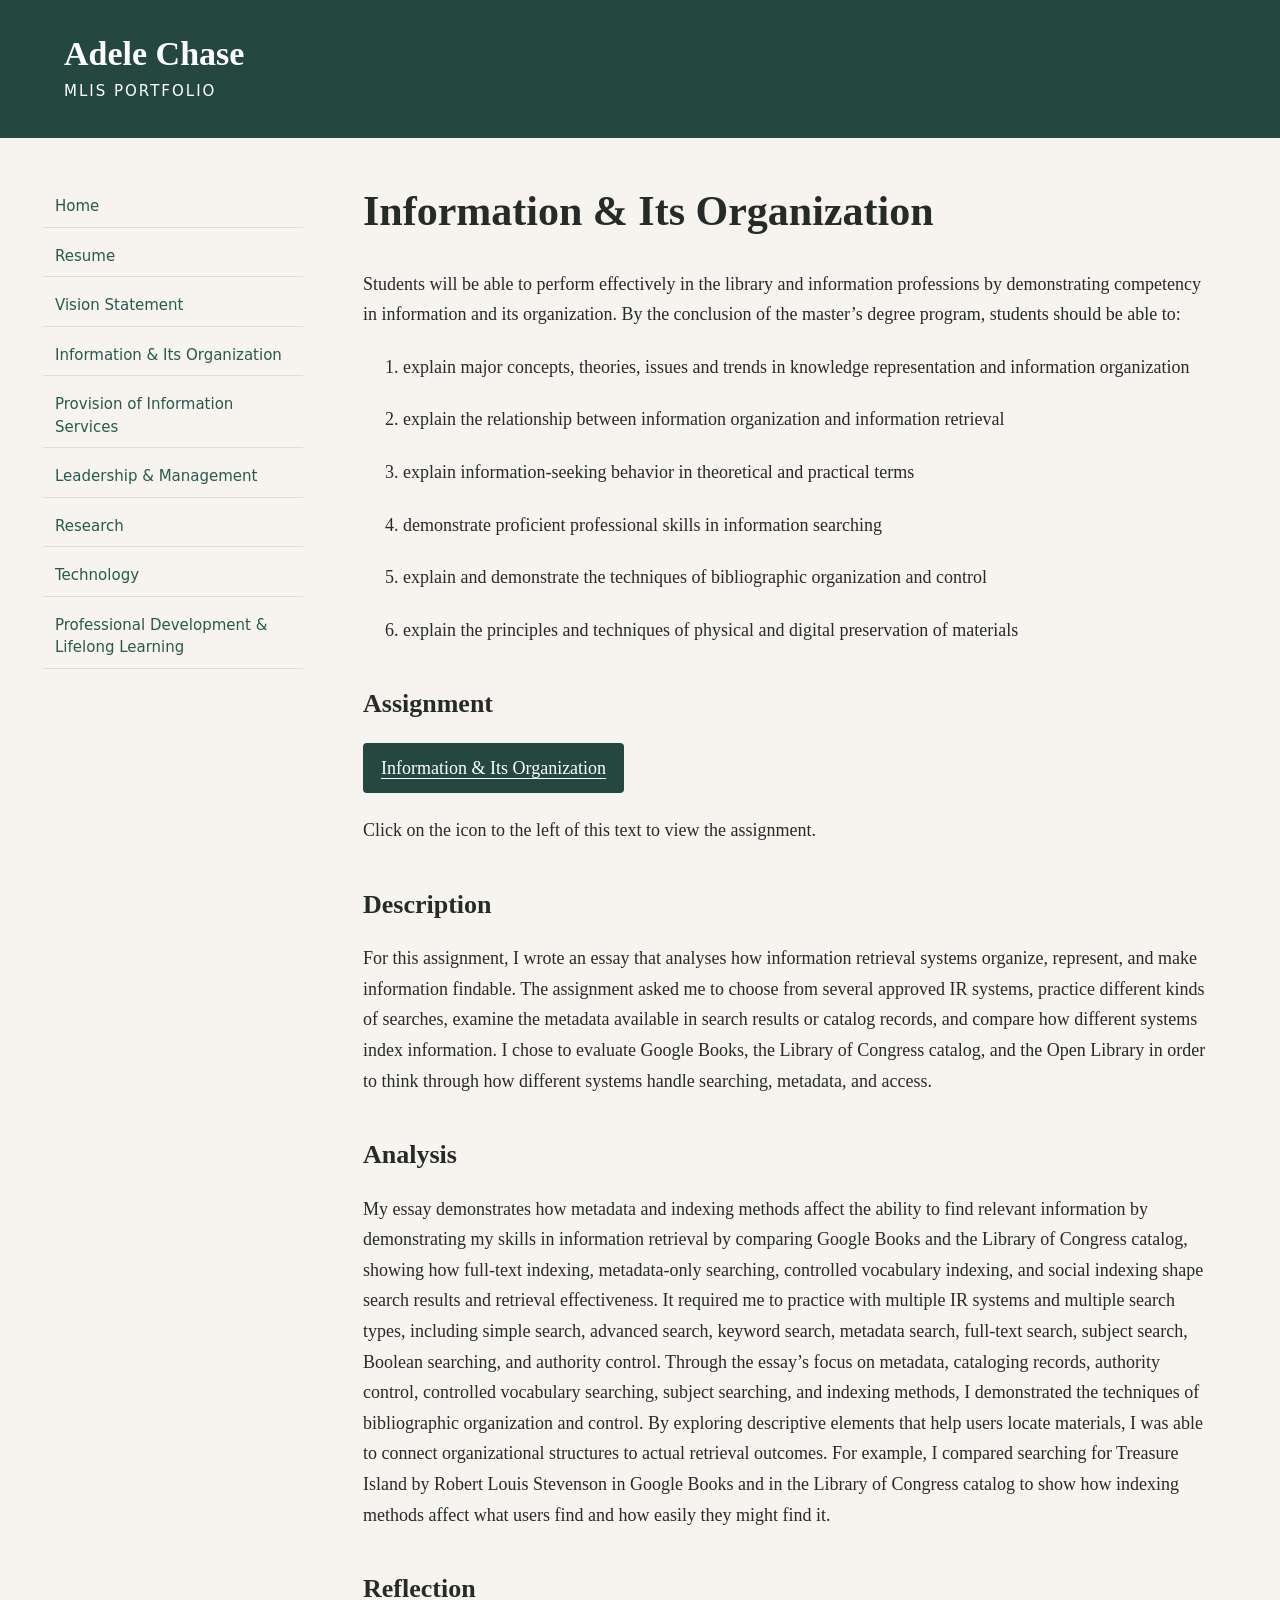
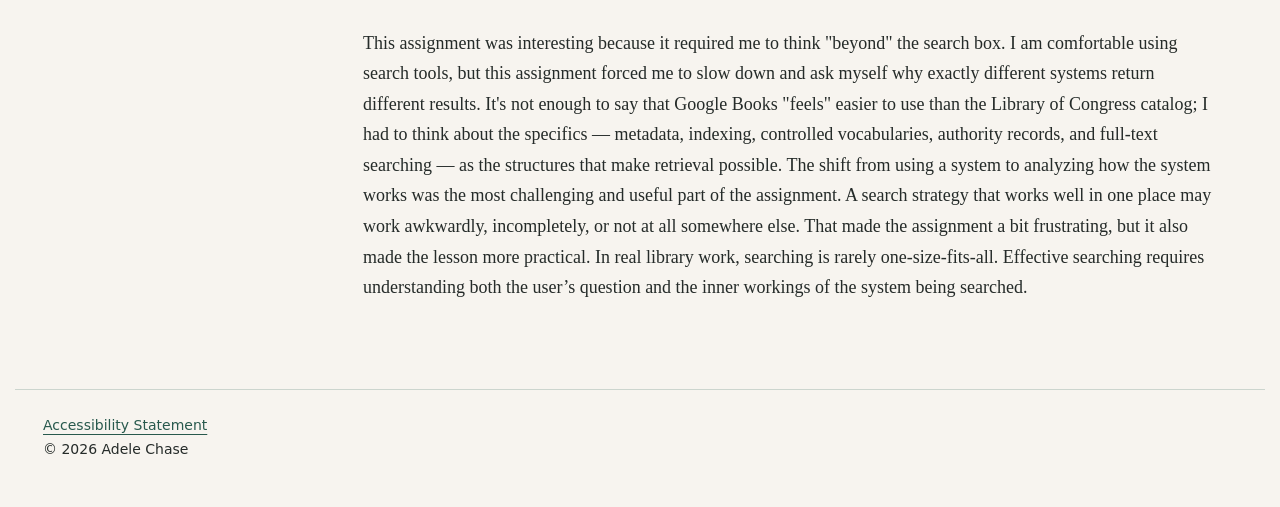
==== information-organization.html @ db67cfaf "Migrate Wix portfolio content and assets to static GitHub Pages site" ====
<!doctype html>
<html lang="en"><head><meta charset="utf-8"><meta name="viewport" content="width=device-width, initial-scale=1"><title>Information &amp; Its Organization | Adele Chase — MLIS Portfolio</title><link rel="stylesheet" href="style.css"></head><body><a class="skip" href="#content">Skip to content</a><header><a class="brand" href="index.html">Adele Chase<span>MLIS Portfolio</span></a></header><div class="layout"><nav aria-label="Main navigation"><a href="index.html">Home</a><a href="resume.html">Resume</a><a href="vision-statement.html">Vision Statement</a><a href="information-organization.html">Information &amp; Its Organization</a><a href="information-services.html">Provision of Information Services</a><a href="leadership-management.html">Leadership &amp; Management</a><a href="research.html">Research</a><a href="technology.html">Technology</a><a href="professional-development.html">Professional Development &amp; Lifelong Learning</a></nav><main id="content"><h1><span>Information &amp; Its Organization</span></h1>
<p>Students will be able to perform effectively in the library and information professions by demonstrating competency in information and its organization. By the conclusion of the master’s degree program, students should be able to:</p>
<ol>
<li>
<p><span>explain major concepts, theories, issues and trends in knowledge representation and information organization</span></p>
</li>
<li>
<p><span>explain the relationship between information organization and information retrieval</span></p>
</li>
<li>
<p>explain information-seeking behavior in theoretical and practical terms</p>
</li>
<li>
<p><span>demonstrate proficient professional skills in information searching</span></p>
</li>
<li>
<p><span>explain and demonstrate the techniques of bibliographic organization and control</span></p>
</li>
<li>
<p>explain the principles and techniques of physical and digital preservation of materials</p>
</li>
</ol>
<h2>Assignment</h2>
<p class="download"><a href="assets/information-organization.pdf">Information &amp; Its Organization</a></p>
<p>Click on the icon to the left of this text to view the assignment.</p>
<h2>Description</h2>
<p>For this assignment, I wrote an essay that analyses how information retrieval systems organize, represent, and make information findable. The assignment asked me to choose from several approved IR systems, practice different kinds of searches, examine the metadata available in search results or catalog records, and compare how different systems index information. I chose to evaluate Google Books, the Library of Congress catalog, and the Open Library in order to think through how different systems handle searching, metadata, and access.</p>
<h2>Analysis</h2>
<p>My essay demonstrates how metadata and indexing methods affect the ability to find relevant information by demonstrating my skills in information retrieval by comparing Google Books and the Library of Congress catalog, showing how full-text indexing, metadata-only searching, controlled vocabulary indexing, and social indexing shape search results and retrieval effectiveness. It required me to practice with multiple IR systems and multiple search types, including simple search, advanced search, keyword search, metadata search, full-text search, subject search, Boolean searching, and authority control. Through the essay’s focus on metadata, cataloging records, authority control, controlled vocabulary searching, subject searching, and indexing methods, I demonstrated the techniques of bibliographic organization and control. By exploring descriptive elements that help users locate materials, I was able to connect organizational structures to actual retrieval outcomes. For example, I compared searching for Treasure Island by Robert Louis Stevenson in Google Books and in the Library of Congress catalog to show how indexing methods affect what users find and how easily they might find it.</p>
<h2>Reflection</h2>
<p>This assignment was interesting because it required me to think &quot;beyond&quot; the search box. I am comfortable using search tools, but this assignment forced me to slow down and ask myself why <span>exactly</span> different systems return different results. It&#x27;s not enough to say that Google Books &quot;feels&quot; easier to use than the Library of Congress catalog; I had to think about the specifics — metadata, indexing, controlled vocabularies, authority records, and full-text searching — as the structures that make retrieval possible. The shift from using a system to analyzing how the system works was the most challenging and useful part of the assignment. A search strategy that works well in one place may work awkwardly, incompletely, or not at all somewhere else. That made the assignment a bit frustrating, but it also made the lesson more practical. In real library work, searching is rarely one-size-fits-all. Effective searching requires understanding both the user’s question and the inner workings of the system being searched.</p></main></div><footer><a href="accessibility-statement.html">Accessibility Statement</a><p>© 2026 Adele Chase</p></footer></body></html>
---- style.css ----
*{box-sizing:border-box}body{margin:0;background:#f7f4ef;color:#252b29;font:18px/1.7 Georgia,serif}header{background:#24483f;padding:32px max(5vw,24px)}a{color:#28594d;text-underline-offset:4px}a:hover{text-decoration-thickness:3px}.brand{color:#fff;text-decoration:none;font:700 34px/1.3 Georgia,serif}.brand span{display:block;font:15px/2 system-ui,sans-serif;letter-spacing:2px;text-transform:uppercase}.layout{display:grid;grid-template-columns:260px minmax(0,850px);gap:60px;max-width:1250px;margin:48px auto;padding:0 28px}nav{display:flex;flex-direction:column;gap:8px;font:15px/1.5 system-ui,sans-serif}nav a{padding:9px 12px;border-bottom:1px solid #d8ded8;text-decoration:none}main{min-width:0}h1{font-size:42px;line-height:1.2;margin:0 0 32px}h2{font-size:26px;line-height:1.3;margin-top:42px}p{margin:0 0 22px}li{margin-bottom:10px}.content-image{max-width:100%;height:auto;display:block;margin:24px 0}.portrait{width:220px;height:280px;object-fit:cover;float:right;margin:0 0 28px 28px;border-radius:6px}.download a{display:inline-block;background:#24483f;color:white;padding:10px 18px;border-radius:4px}footer{max-width:1250px;margin:64px auto 0;padding:24px 28px;border-top:1px solid #ccd5ce;font:14px/1.7 system-ui,sans-serif}.skip{position:absolute;left:12px;top:-100px;background:white;padding:12px;z-index:10}.skip:focus{top:12px}:focus-visible{outline:3px solid #bd6a24;outline-offset:4px}@media(max-width:800px){.layout{grid-template-columns:1fr;gap:30px;margin-top:24px}nav{display:grid;grid-template-columns:1fr 1fr;font-size:13px}h1{font-size:34px}.portrait{width:150px;height:200px}}@media(max-width:450px){.portrait{float:none;margin:0 0 24px}nav{grid-template-columns:1fr}}
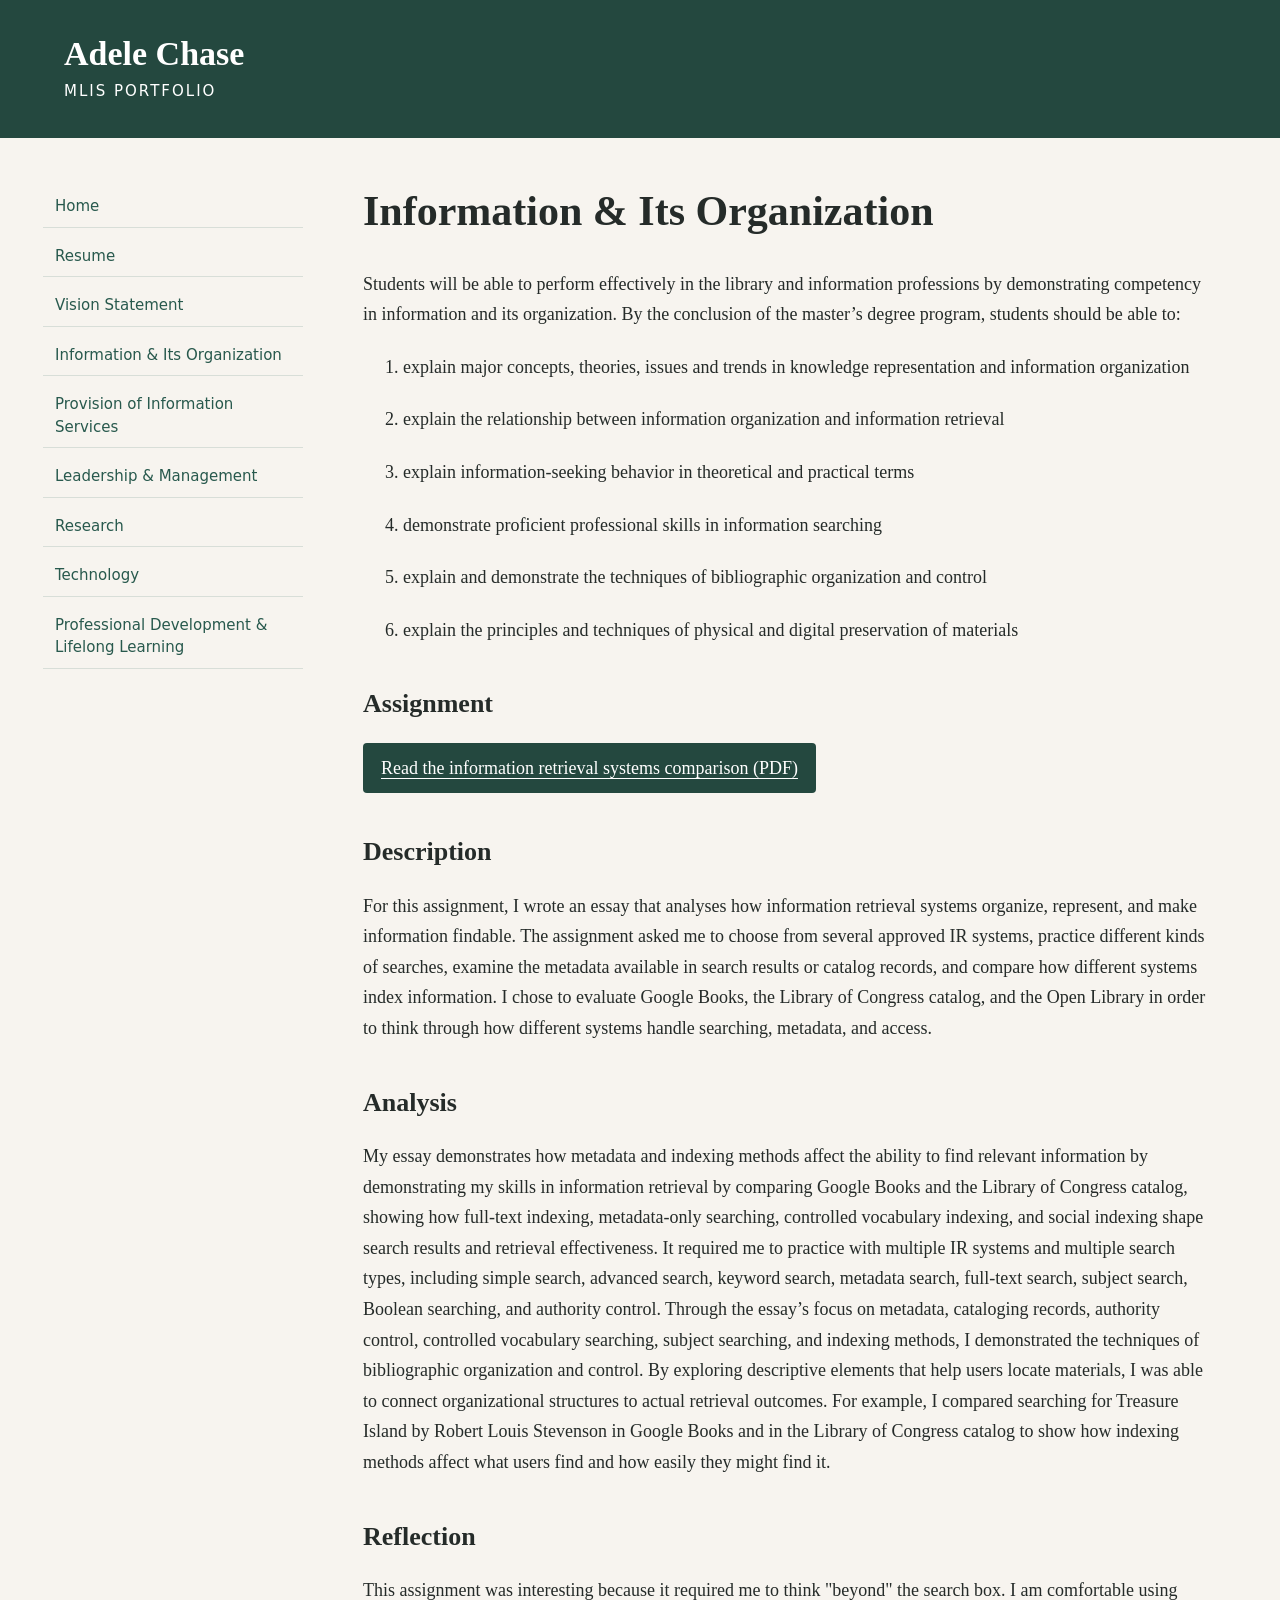
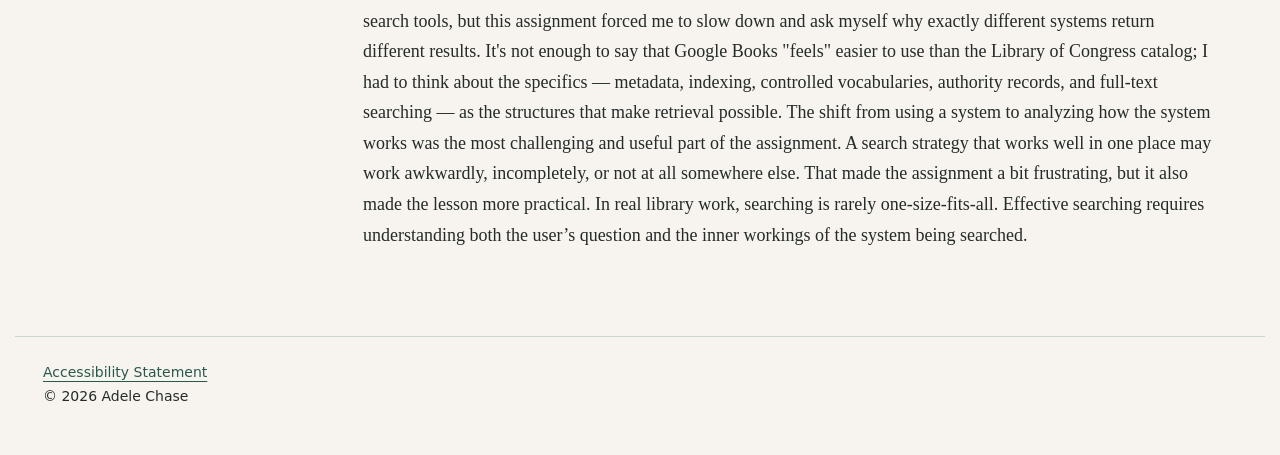
==== commit 26084406: "Clarify the assignment links on six MLIS pages" ====
--- a/information-organization.html
+++ b/information-organization.html
@@ -22,8 +22,7 @@
 </li>
 </ol>
 <h2>Assignment</h2>
-<p class="download"><a href="assets/information-organization.pdf">Information &amp; Its Organization</a></p>
-<p>Click on the icon to the left of this text to view the assignment.</p>
+<p class="download"><a href="assets/information-organization.pdf">Read the information retrieval systems comparison (PDF)</a></p>
 <h2>Description</h2>
 <p>For this assignment, I wrote an essay that analyses how information retrieval systems organize, represent, and make information findable. The assignment asked me to choose from several approved IR systems, practice different kinds of searches, examine the metadata available in search results or catalog records, and compare how different systems index information. I chose to evaluate Google Books, the Library of Congress catalog, and the Open Library in order to think through how different systems handle searching, metadata, and access.</p>
 <h2>Analysis</h2>
--- a/style.css
+++ b/style.css
@@ -1 +1,2 @@
-*{box-sizing:border-box}body{margin:0;background:#f7f4ef;color:#252b29;font:18px/1.7 Georgia,serif}header{background:#24483f;padding:32px max(5vw,24px)}a{color:#28594d;text-underline-offset:4px}a:hover{text-decoration-thickness:3px}.brand{color:#fff;text-decoration:none;font:700 34px/1.3 Georgia,serif}.brand span{display:block;font:15px/2 system-ui,sans-serif;letter-spacing:2px;text-transform:uppercase}.layout{display:grid;grid-template-columns:260px minmax(0,850px);gap:60px;max-width:1250px;margin:48px auto;padding:0 28px}nav{display:flex;flex-direction:column;gap:8px;font:15px/1.5 system-ui,sans-serif}nav a{padding:9px 12px;border-bottom:1px solid #d8ded8;text-decoration:none}main{min-width:0}h1{font-size:42px;line-height:1.2;margin:0 0 32px}h2{font-size:26px;line-height:1.3;margin-top:42px}p{margin:0 0 22px}li{margin-bottom:10px}.content-image{max-width:100%;height:auto;display:block;margin:24px 0}.portrait{width:220px;height:280px;object-fit:cover;float:right;margin:0 0 28px 28px;border-radius:6px}.download a{display:inline-block;background:#24483f;color:white;padding:10px 18px;border-radius:4px}footer{max-width:1250px;margin:64px auto 0;padding:24px 28px;border-top:1px solid #ccd5ce;font:14px/1.7 system-ui,sans-serif}.skip{position:absolute;left:12px;top:-100px;background:white;padding:12px;z-index:10}.skip:focus{top:12px}:focus-visible{outline:3px solid #bd6a24;outline-offset:4px}@media(max-width:800px){.layout{grid-template-columns:1fr;gap:30px;margin-top:24px}nav{display:grid;grid-template-columns:1fr 1fr;font-size:13px}h1{font-size:34px}.portrait{width:150px;height:200px}}@media(max-width:450px){.portrait{float:none;margin:0 0 24px}nav{grid-template-columns:1fr}}+*{box-sizing:border-box}body{margin:0;background:#f7f4ef;color:#252b29;font:18px/1.7 Georgia,serif}header{background:#24483f;padding:32px max(5vw,24px)}a{color:#28594d;text-underline-offset:4px}a:hover{text-decoration-thickness:3px}.brand{color:#fff;text-decoration:none;font:700 34px/1.3 Georgia,serif}.brand span{display:block;font:15px/2 system-ui,sans-serif;letter-spacing:2px;text-transform:uppercase}.layout{display:grid;grid-template-columns:260px minmax(0,850px);gap:60px;max-width:1250px;margin:48px auto;padding:0 28px}nav{display:flex;flex-direction:column;gap:8px;font:15px/1.5 system-ui,sans-serif}nav a{padding:9px 12px;border-bottom:1px solid #d8ded8;text-decoration:none}main{min-width:0}h1{font-size:42px;line-height:1.2;margin:0 0 32px}h2{font-size:26px;line-height:1.3;margin-top:42px}p{margin:0 0 22px}li{margin-bottom:10px}.content-image{max-width:100%;height:auto;display:block;margin:24px 0}.portrait{width:220px;height:280px;object-fit:cover;float:right;margin:0 0 28px 28px;border-radius:6px}.download a{display:inline-block;background:#24483f;color:white;padding:10px 18px;border-radius:4px}footer{max-width:1250px;margin:64px auto 0;padding:24px 28px;border-top:1px solid #ccd5ce;font:14px/1.7 system-ui,sans-serif}.skip{position:absolute;left:12px;top:-100px;background:white;padding:12px;z-index:10}.skip:focus{top:12px}:focus-visible{outline:3px solid #bd6a24;outline-offset:4px}@media(max-width:800px){.layout{grid-template-columns:1fr;gap:30px;margin-top:24px}nav{display:grid;grid-template-columns:1fr 1fr;font-size:13px}h1{font-size:34px}.portrait{width:150px;height:200px}}@media(max-width:450px){.portrait{float:none;margin:0 0 24px}nav{grid-template-columns:1fr}}
+.home-sidebar .portrait{display:block;float:none;max-width:100%;margin:24px auto 0}.home-sidebar{min-width:0}
